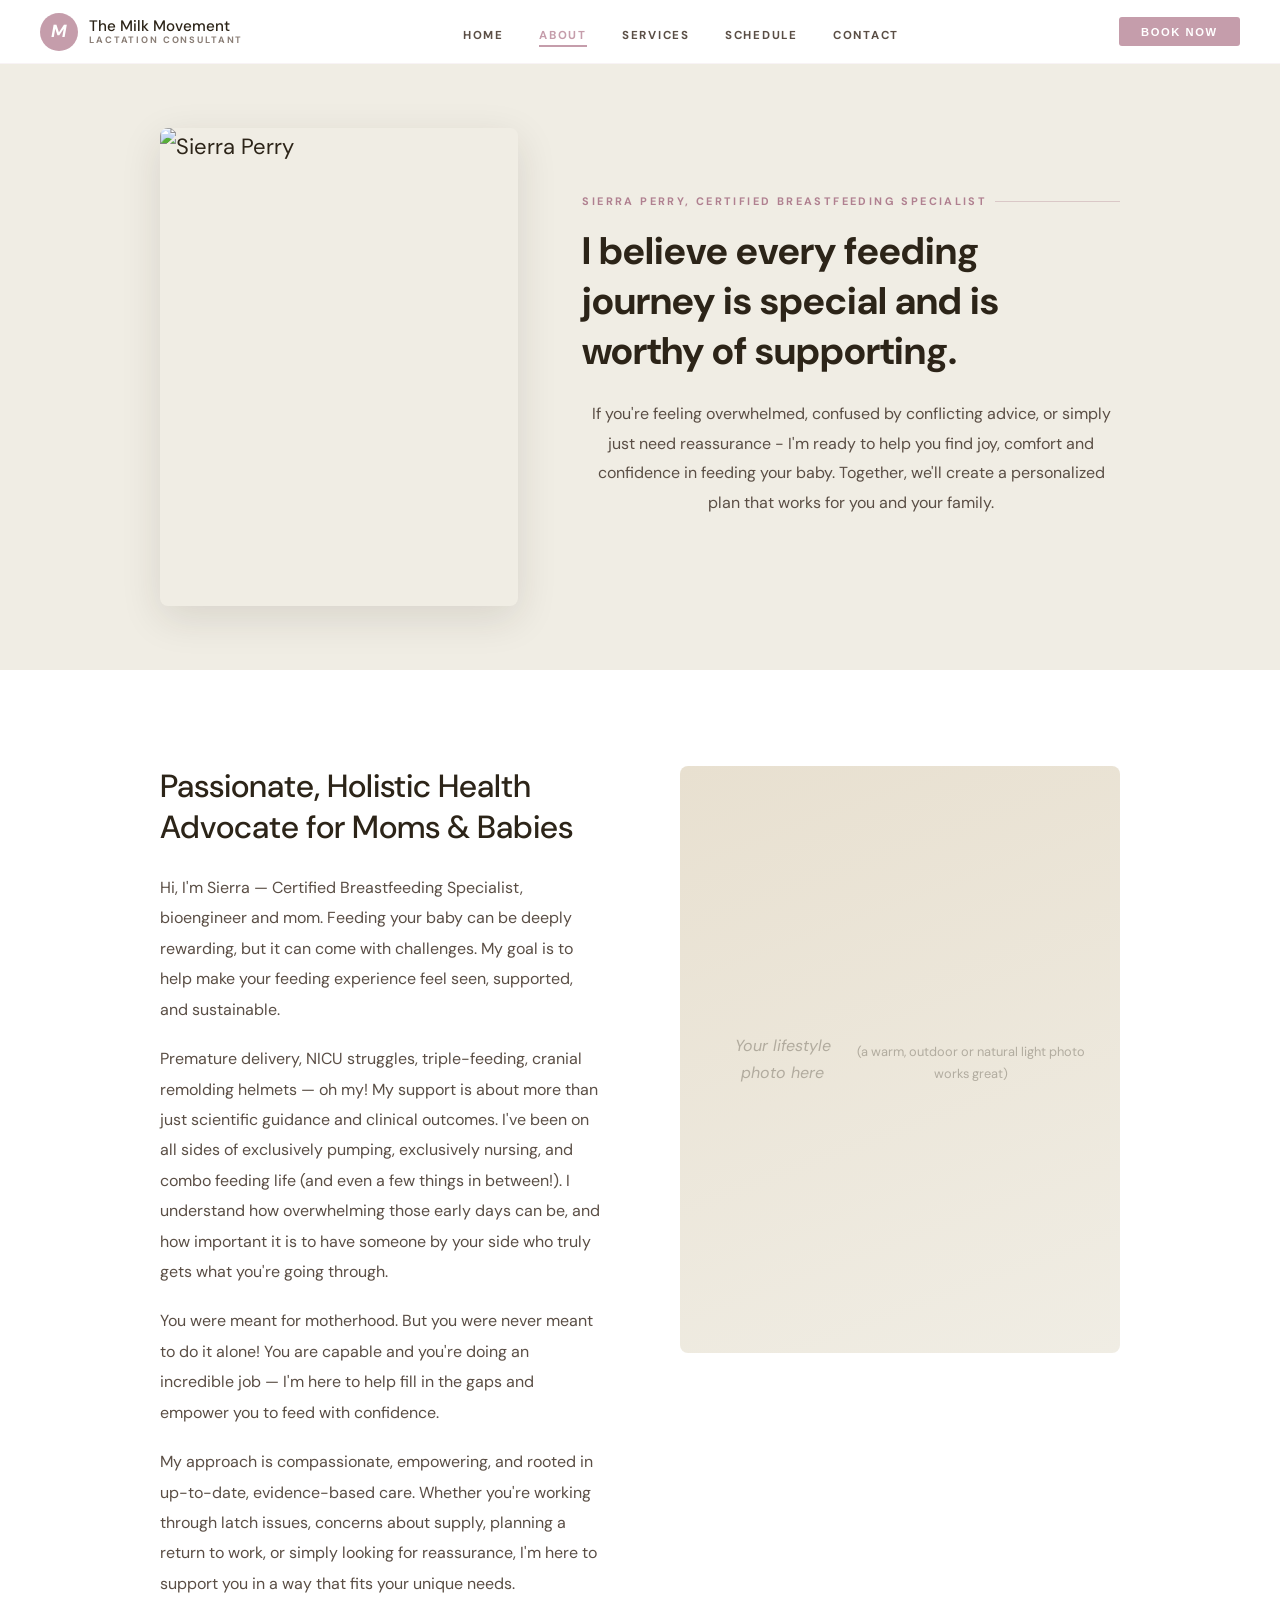
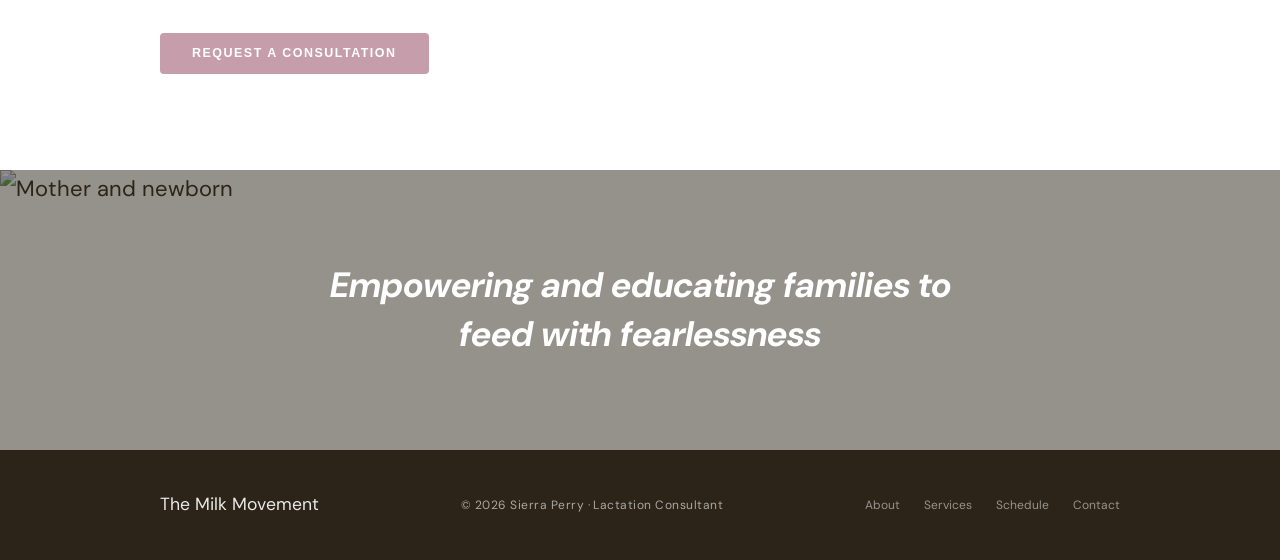
==== about.html @ d235c5e5 "Add files via upload" ====
<!DOCTYPE html>
<html lang="en">
<head>
<meta charset="UTF-8">
<meta name="viewport" content="width=device-width, initial-scale=1.0">
<title>About Sierra | The Milk Movement</title>
<link rel="preconnect" href="https://fonts.googleapis.com">
<link rel="preconnect" href="https://fonts.gstatic.com" crossorigin>
<link href="https://fonts.googleapis.com/css2?family=DM+Sans:wght@300;400;500;700&display=swap" rel="stylesheet">
<style>
*,*::before,*::after{box-sizing:border-box;margin:0;padding:0}
:root{
  --cream:#f7f3ec;--beige:#f0ede4;--mauve:#d4bac3;
  --gold:#C59DAB;--gold-lt:#D9C2CC;--rose:#b08090;
  --ink:#2c2418;--ink-mid:#5a4e45;--ink-lt:#8a7e76;
  --serif:'DM Sans','Helvetica Neue',Arial,sans-serif;
  --sans:'DM Sans','Helvetica Neue',Arial,sans-serif;
  --script:'Dancing Script',cursive;
}
html{scroll-behavior:smooth}
body{font-family:var(--sans);background:#fff;color:var(--ink);font-size:22px;line-height:1.7;overflow-x:hidden}

nav{position:fixed;top:0;left:0;right:0;z-index:200;display:flex;align-items:center;justify-content:space-between;padding:0 2.5rem;height:64px;background:rgba(255,255,255,0.96);border-bottom:1px solid rgba(197,157,171,0.12);backdrop-filter:blur(8px)}
.nav-brand{display:flex;align-items:center;gap:0.7rem;text-decoration:none}
.nav-brand-icon{width:38px;height:38px;background:var(--gold);border-radius:50%;display:flex;align-items:center;justify-content:center;color:#fff;font-family:var(--serif);font-size:1.1rem;font-weight:700;font-style:italic}
.nav-brand-text{line-height:1.1}
.nav-brand-name{font-family:var(--serif);font-size:0.95rem;font-weight:500;color:var(--ink);display:block}
.nav-brand-sub{font-size:0.58rem;font-weight:700;letter-spacing:0.2em;text-transform:uppercase;color:var(--ink-lt);display:block}
.nav-links{display:flex;gap:2.2rem;list-style:none;align-items:center}
.nav-links a{font-size:0.72rem;font-weight:700;letter-spacing:0.15em;text-transform:uppercase;color:var(--ink-mid);text-decoration:none;transition:color 0.2s}
.nav-links a:hover,.nav-links a.active{color:var(--gold)}
.nav-links a.active{border-bottom:2px solid var(--gold);padding-bottom:2px}
.nav-ig{color:var(--ink-lt);display:flex;align-items:center;transition:color 0.2s}
.btn-booknow{background:var(--gold);color:#fff;padding:0.55rem 1.4rem;font-size:0.7rem;font-weight:700;letter-spacing:0.14em;text-transform:uppercase;text-decoration:none;border-radius:3px;transition:background 0.2s;border:none;cursor:pointer}
.btn-booknow:hover{background:#9E7585}
.hamburger{display:none;flex-direction:column;gap:5px;cursor:pointer;background:none;border:none;padding:4px}
.hamburger span{display:block;width:22px;height:1.5px;background:var(--gold)}
.mob-nav{display:none;position:fixed;top:64px;left:0;right:0;background:#fff;border-bottom:1px solid rgba(197,157,171,0.15);padding:1.5rem 2rem 2rem;z-index:199;flex-direction:column}
.mob-nav.open{display:flex}
.mob-nav a{font-size:0.8rem;font-weight:700;letter-spacing:0.15em;text-transform:uppercase;color:var(--ink-mid);text-decoration:none;padding:0.9rem 0;border-bottom:1px solid rgba(197,157,171,0.1)}
.mob-nav a:last-child{margin-top:1rem;background:var(--gold);color:#fff;text-align:center;padding:0.85rem;border:none;border-radius:3px}

/* HERO INTRO — warm beige with photo + tagline */
.about-hero{
  margin-top:64px;
  background:var(--beige);
  padding:4rem 3rem;
}
.ah-inner{
  max-width:960px;margin:0 auto;
  display:grid;grid-template-columns:1fr 1.5fr;
  gap:4rem;align-items:center;
}
.ah-photo{
  position:relative;
}
.ah-photo img{
  width:100%;aspect-ratio:3/4;
  object-fit:cover;border-radius:8px;
  display:block;
  box-shadow:0 12px 40px rgba(44,36,24,0.12);
}
/* photo placeholder for when real photo not available */
.ah-photo-placeholder{
  width:100%;aspect-ratio:3/4;
  background:linear-gradient(135deg,var(--mauve) 0%,rgba(212,186,195,0.5) 100%);
  border-radius:8px;
  display:flex;align-items:center;justify-content:center;
  color:rgba(44,36,24,0.3);font-family:var(--serif);font-size:1.1rem;font-style:italic;
  text-align:center;padding:2rem;
}
.ah-text{}
.ah-eyebrow{font-size:0.68rem;font-weight:700;letter-spacing:0.22em;text-transform:uppercase;color:var(--rose);margin-bottom:1rem;display:flex;align-items:center;gap:0.5rem}
.ah-eyebrow::after{content:'';flex:1;height:1px;background:rgba(176,128,144,0.35)}
.ah-h1{font-family:var(--serif);font-size:clamp(1.6rem,3vw,2.4rem);font-weight:700;color:var(--ink);line-height:1.3;margin-bottom:1.4rem}
.ah-body{font-size:1rem;font-weight:400;color:var(--ink-mid);line-height:1.85;margin-bottom:1.5rem;text-align:center}
.ah-signature{font-family:var(--script);font-size:2.2rem;color:var(--gold);display:block;text-align:right;margin-top:1rem}

/* ABOUT BODY — text left, photo right */
.about-body{padding:6rem 3rem;background:#fff}
.ab-inner{max-width:960px;margin:0 auto;display:grid;grid-template-columns:1fr 1fr;gap:5rem;align-items:start}
.ab-text{}
.ab-eyebrow{font-size:0.65rem;font-weight:700;letter-spacing:0.22em;text-transform:uppercase;color:var(--gold);margin-bottom:0.8rem}
.ab-h2{font-family:var(--serif);font-size:clamp(1.5rem,2.5vw,2rem);font-weight:500;color:var(--ink);line-height:1.3;margin-bottom:1.5rem}
.ab-p{font-size:1rem;font-weight:400;color:var(--ink-mid);line-height:1.9;margin-bottom:1.2rem}
.ab-photo-right img{
  width:100%;aspect-ratio:3/4;object-fit:cover;
  border-radius:8px;display:block;
  box-shadow:0 12px 40px rgba(44,36,24,0.1);
}
.ab-photo-placeholder-r{
  width:100%;aspect-ratio:3/4;
  background:linear-gradient(160deg,#e8e0d0 0%,var(--beige) 100%);
  border-radius:8px;display:flex;align-items:center;justify-content:center;
  color:rgba(44,36,24,0.3);font-family:var(--serif);font-size:1rem;font-style:italic;text-align:center;padding:2rem;
}
.cred-tags{display:flex;flex-wrap:wrap;gap:0.5rem;margin-top:1.8rem}
.cred-tag{font-size:0.65rem;font-weight:700;letter-spacing:0.1em;text-transform:uppercase;color:var(--gold);background:rgba(197,157,171,0.08);border:1px solid rgba(197,157,171,0.22);padding:0.4rem 0.9rem;border-radius:100px}

/* FULL WIDTH IMAGE QUOTE */
.quote-banner{
  position:relative;overflow:hidden;
  height:280px;
}
.quote-banner img{width:100%;height:100%;object-fit:cover;display:block}
.quote-banner-overlay{position:absolute;inset:0;background:rgba(44,36,24,0.5);display:flex;align-items:center;justify-content:center;padding:2rem}
.quote-banner blockquote{font-family:var(--serif);font-size:clamp(1.5rem,3vw,2.2rem);font-weight:700;font-style:italic;color:#fff;text-align:center;max-width:700px;line-height:1.4}

/* SUGGESTED */
.suggested{border:2px dashed rgba(197,157,171,0.4);border-radius:8px;background:rgba(197,157,171,0.03);position:relative;padding:2.5rem;margin-top:3rem}
.suggested::before{content:'✦ Suggested Section';position:absolute;top:-12px;left:1.5rem;background:#fff;padding:0 0.6rem;font-size:0.62rem;font-weight:700;letter-spacing:0.2em;text-transform:uppercase;color:rgba(197,157,171,0.6)}
.sug-h3{font-family:var(--serif);font-size:1.4rem;font-weight:700;color:rgba(44,36,24,0.5);font-style:italic;margin-bottom:0.7rem}
.sug-p{font-size:0.9rem;color:rgba(90,78,69,0.5);line-height:1.75}

/* POPUP */
.popup-overlay{display:none;position:fixed;inset:0;z-index:500;background:rgba(30,20,10,0.55);backdrop-filter:blur(4px);align-items:center;justify-content:center;padding:1rem}
.popup-overlay.open{display:flex}
.popup-box{background:#fff;border-radius:12px;padding:2.5rem;width:100%;max-width:520px;position:relative;box-shadow:0 24px 80px rgba(30,20,10,0.2);max-height:90vh;overflow-y:auto}
.popup-close{position:absolute;top:1rem;right:1.2rem;background:none;border:none;cursor:pointer;font-size:1.5rem;color:var(--ink-lt);line-height:1}
.popup-eyebrow{font-size:0.65rem;font-weight:700;letter-spacing:0.22em;text-transform:uppercase;color:var(--gold);margin-bottom:0.6rem}
.popup-h2{font-family:var(--serif);font-size:1.7rem;font-weight:700;color:var(--ink);line-height:1.2;margin-bottom:0.5rem}
.popup-sub{font-size:0.9rem;color:var(--ink-lt);margin-bottom:1.8rem}
.pf-group{margin-bottom:1.2rem}
.pf-group label{display:block;font-size:0.65rem;font-weight:700;letter-spacing:0.15em;text-transform:uppercase;color:var(--ink-mid);margin-bottom:0.4rem}
.pf-group input,.pf-group select,.pf-group textarea{width:100%;padding:0.75rem 1rem;font-family:var(--sans);font-size:0.95rem;font-weight:400;color:var(--ink);background:var(--beige);border:1.5px solid rgba(197,157,171,0.2);border-radius:5px;outline:none;transition:border-color 0.2s;appearance:none}
.pf-group input:focus,.pf-group select:focus,.pf-group textarea:focus{border-color:var(--gold)}
.pf-group textarea{resize:vertical;min-height:90px}
.pf-row{display:grid;grid-template-columns:1fr 1fr;gap:1rem}
.day-picker{display:flex;gap:0.4rem;flex-wrap:wrap}
.day-btn{cursor:pointer}
.day-btn input{position:absolute;opacity:0;width:0;height:0}
.day-btn span{display:flex;align-items:center;justify-content:center;width:2.2rem;height:2.2rem;border-radius:50%;background:var(--beige);border:1.5px solid rgba(197,157,171,0.3);font-size:0.75rem;font-weight:600;color:var(--ink-mid);transition:background 0.15s,border-color 0.15s,color 0.15s;user-select:none}
.day-btn input:checked+span{background:var(--gold);border-color:var(--gold);color:#fff}
.pf-submit{width:100%;background:var(--gold);color:#fff;padding:1rem;font-family:var(--sans);font-size:0.8rem;font-weight:700;letter-spacing:0.14em;text-transform:uppercase;border:none;border-radius:5px;cursor:pointer;transition:background 0.2s;margin-top:0.5rem}
.pf-submit:hover{background:#9E7585}
.popup-success{display:none;text-align:center;padding:2rem 0}
.popup-success svg{color:var(--gold);margin-bottom:1rem}
.popup-success h3{font-family:var(--serif);font-size:1.6rem;color:var(--ink);margin-bottom:0.5rem}
.popup-success p{color:var(--ink-lt);font-size:0.95rem}

footer{background:var(--ink);color:rgba(255,255,255,0.6);padding:2.5rem 3rem}
.foot-inner{max-width:960px;margin:0 auto;display:flex;justify-content:space-between;align-items:center;flex-wrap:wrap;gap:1rem}
.foot-logo{font-family:var(--serif);font-size:1.1rem;color:rgba(255,255,255,0.9)}
.foot-copy{font-size:0.75rem;font-weight:400;letter-spacing:0.04em}
.foot-links{display:flex;gap:1.5rem}
.foot-links a{font-size:0.75rem;color:rgba(255,255,255,0.5);text-decoration:none;transition:color 0.2s}
.foot-links a:hover{color:var(--gold-lt)}

@media(max-width:860px){
  .nav-links,.nav-ig,.btn-booknow{display:none}
  .hamburger{display:flex}
  .ah-inner,.ab-inner{grid-template-columns:1fr;gap:2.5rem}
  .ah-text{text-align:center}
  .ah-signature{text-align:center}
}
@media(max-width:580px){
  nav{padding:0 1.5rem}
  .about-hero,.about-body{padding:3rem 1.5rem}
  .pf-row{grid-template-columns:1fr}
  .popup-box{padding:2rem 1.5rem}
}
</style>
</head>
<body>
<nav>
  <a href="index.html" class="nav-brand">
    <div class="nav-brand-icon">M</div>
    <div class="nav-brand-text"><span class="nav-brand-name">The Milk Movement</span><span class="nav-brand-sub">Lactation Consultant</span></div>
  </a>
  <ul class="nav-links">
    <li><a href="index.html">Home</a></li><li><a href="about.html" class="active">About</a></li>
    <li><a href="services.html">Services</a></li><li><a href="schedule.html">Schedule</a></li><li><a href="contact.html">Contact</a></li>
  </ul>
  <div style="display:flex;align-items:center;gap:1.2rem">
    <button class="btn-booknow" onclick="openPopup()">Book Now</button>
    <button class="hamburger" onclick="toggleMob()"><span></span><span></span><span></span></button>
  </div>
</nav>
<div class="mob-nav" id="mobNav">
  <a href="index.html">Home</a><a href="about.html">About</a><a href="services.html">Services</a><a href="schedule.html">Schedule</a><a href="contact.html">Contact</a>
  <a href="#" onclick="openPopup();closeMob();return false">Book a Consultation</a>
</div>

<!-- HERO INTRO -->
<div class="about-hero">
  <div class="ah-inner">
    <div class="ah-photo">
      <img src="https://i.imgur.com/iWsSp2u.jpeg" alt="Sierra Perry">
    </div>
    <div class="ah-text">
      <p class="ah-eyebrow">Sierra Perry, Certified Breastfeeding Specialist</p>
      <h1 class="ah-h1">I believe every feeding journey is special and is worthy of supporting.</h1>
      <p class="ah-body">If you're feeling overwhelmed, confused by conflicting advice, or simply just need reassurance - I'm ready to help you find joy, comfort and confidence in feeding your baby. Together, we'll create a personalized plan that works for you and your family.</p>
    </div>
  </div>
</div>

<!-- ABOUT BODY -->
<div class="about-body">
  <div class="ab-inner">
    <div class="ab-text">
      <h2 class="ab-h2">Passionate, Holistic Health Advocate for Moms &amp; Babies</h2>
      <p class="ab-p">Hi, I'm Sierra — Certified Breastfeeding Specialist, bioengineer and mom. Feeding your baby can be deeply rewarding, but it can come with challenges. My goal is to help make your feeding experience feel seen, supported, and sustainable.</p>
      <p class="ab-p">Premature delivery, NICU struggles, triple-feeding, cranial remolding helmets — oh my! My support is about more than just scientific guidance and clinical outcomes. I've been on all sides of exclusively pumping, exclusively nursing, and combo feeding life (and even a few things in between!). I understand how overwhelming those early days can be, and how important it is to have someone by your side who truly gets what you're going through.</p>
      <p class="ab-p">You were meant for motherhood. But you were never meant to do it alone! You are capable and you're doing an incredible job — I'm here to help fill in the gaps and empower you to feed with confidence.</p>
      <p class="ab-p">My approach is compassionate, empowering, and rooted in up-to-date, evidence-based care. Whether you're working through latch issues, concerns about supply, planning a return to work, or simply looking for reassurance, I'm here to support you in a way that fits your unique needs.</p>
      <div style="margin-top:2rem">
        <button onclick="openPopup()" style="background:var(--gold);color:#fff;padding:0.85rem 2rem;font-size:0.78rem;font-weight:700;letter-spacing:0.12em;text-transform:uppercase;border:none;border-radius:4px;cursor:pointer;transition:background 0.2s">Request a Consultation</button>
      </div>
    </div>

    <div class="ab-photo-right">
      <div class="ab-photo-placeholder-r">Your lifestyle photo here<br><span style="font-size:0.8rem;font-style:normal;margin-top:0.5rem;display:block">(a warm, outdoor or natural light photo works great)</span></div>
    </div>
  </div>
</div>

<!-- FULL WIDTH QUOTE BANNER -->
<div class="quote-banner">
  <img src="https://i.imgur.com/mnikZ0J.jpeg" alt="Mother and newborn">
  <div class="quote-banner-overlay">
    <blockquote>Empowering and educating families to feed with fearlessness</blockquote>
  </div>
</div>

<footer><div class="foot-inner"><span class="foot-logo">The Milk Movement</span><span class="foot-copy">© 2026 Sierra Perry · Lactation Consultant</span><div class="foot-links"><a href="about.html">About</a><a href="services.html">Services</a><a href="schedule.html">Schedule</a><a href="contact.html">Contact</a></div></div></footer>

<div class="popup-overlay" id="popup" onclick="handleOverlayClick(event)">
  <div class="popup-box">
    <button class="popup-close" onclick="closePopup()">✕</button>
    <div id="popupForm">
      <p class="popup-eyebrow">Let's connect</p>
      <h2 class="popup-h2">Get support for your journey</h2>
      <p class="popup-sub">Share your contact details and I'll reach out to connect.</p>
      <form id="popupFormEl" onsubmit="submitPopup(event)">
        <input type="hidden" name="_subject" value="New Consultation Request — The Milk Movement">
        <div class="pf-row">
          <div class="pf-group"><label>First Name</label><input type="text" name="firstName" placeholder="Jane" required></div>
          <div class="pf-group"><label>Last Name</label><input type="text" name="lastName" placeholder="Smith" required></div>
        </div>
        <div class="pf-group"><label>Email</label><input type="email" name="email" placeholder="jane@example.com" required></div>
        <div class="pf-group"><label>Phone</label><input type="tel" name="phone" placeholder="(555) 000-0000"></div>
        <div class="pf-group">
          <label>Preferred Contact Method</label>
          <select name="contactMethod">
            <option value="">Select...</option>
            <option>Email</option>
            <option>Phone Call</option>
            <option>Text Message</option>
          </select>
        </div>
        <div class="pf-group">
          <label>Session Type</label>
          <select name="sessionType" required>
            <option value="">Select...</option>
            <option>Home Visit</option>
            <option>Virtual Appointment</option>
            <option>In-Person (Limited Availability)</option>
            <option>Prenatal Consultation</option>
          </select>
        </div>
        <div class="pf-group">
          <label>Best Availability</label>
          <select name="availability">
            <option value="">Select...</option>
            <option>Daytime (before 5pm EST)</option>
            <option>Evening (after 5pm EST)</option>
            <option>Either works</option>
          </select>
        </div>
        <div class="pf-group">
          <label>Preferred Days</label>
          <div class="day-picker">
            <label class="day-btn"><input type="checkbox" name="preferredDays" value="Monday"><span>M</span></label>
            <label class="day-btn"><input type="checkbox" name="preferredDays" value="Tuesday"><span>T</span></label>
            <label class="day-btn"><input type="checkbox" name="preferredDays" value="Wednesday"><span>W</span></label>
            <label class="day-btn"><input type="checkbox" name="preferredDays" value="Thursday"><span>Th</span></label>
            <label class="day-btn"><input type="checkbox" name="preferredDays" value="Friday"><span>F</span></label>
            <label class="day-btn"><input type="checkbox" name="preferredDays" value="Saturday"><span>Sa</span></label>
            <label class="day-btn"><input type="checkbox" name="preferredDays" value="Sunday"><span>Su</span></label>
          </div>
        </div>
        <div id="popupError" style="display:none;color:#c0392b;font-size:0.85rem;margin-bottom:0.8rem;padding:0.7rem 1rem;background:#fdf0f0;border-radius:4px;border-left:3px solid #c0392b">Something went wrong — please try again.</div>
        <button type="submit" class="pf-submit">Send My Message</button>
      </form>
    </div>
    <div class="popup-success" id="popupSuccess"><svg width="48" height="48" viewBox="0 0 24 24" fill="none" stroke="currentColor" stroke-width="1.5"><circle cx="12" cy="12" r="10"/><path d="M8 12l3 3 5-5"/></svg><h3>You're in good hands.</h3><p>Thank you! I'll be in touch soon.</p></div>
  </div>
</div>
<script>
function toggleMob(){document.getElementById('mobNav').classList.toggle('open')}
function closeMob(){document.getElementById('mobNav').classList.remove('open')}
function openPopup(){document.getElementById('popup').classList.add('open');document.body.style.overflow='hidden'}
function closePopup(){document.getElementById('popup').classList.remove('open');document.body.style.overflow=''}
function handleOverlayClick(e){if(e.target===document.getElementById('popup'))closePopup()}
async function submitPopup(e){
  e.preventDefault();
  var form=e.target;
  var b=form.querySelector('.pf-submit');
  var errDiv=document.getElementById('popupError');
  b.textContent='Sending…';b.disabled=true;
  errDiv.style.display='none';
  try{
    var res=await fetch('https://formspree.io/f/mpqobnow',{method:'POST',body:new FormData(form),headers:{'Accept':'application/json'}});
    if(res.ok){
      document.getElementById('popupForm').style.display='none';
      document.getElementById('popupSuccess').style.display='block';
    } else {
      errDiv.style.display='block';
      b.textContent='Send My Message';b.disabled=false;
    }
  } catch(err){
    errDiv.style.display='block';
    b.textContent='Send My Message';b.disabled=false;
  }
}
document.addEventListener('keydown',function(e){if(e.key==='Escape')closePopup()});
</script>
</body></html>
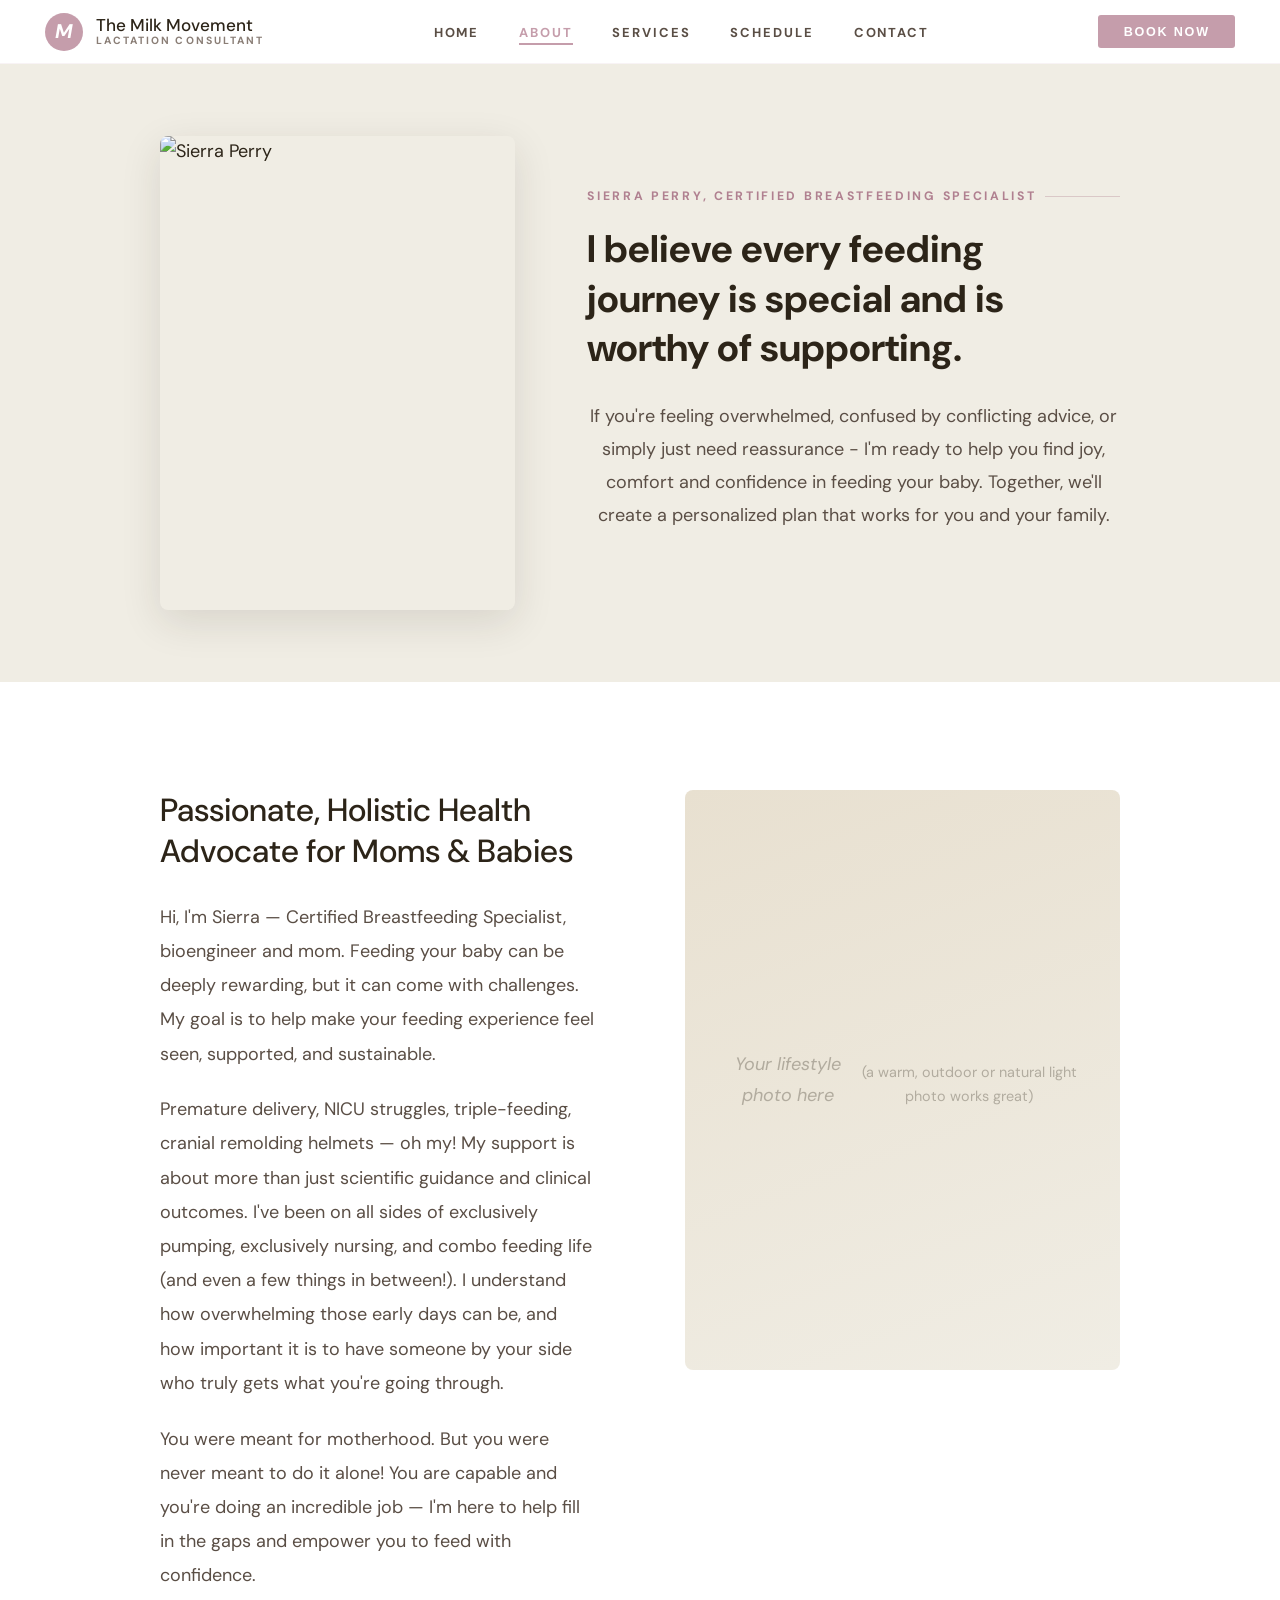
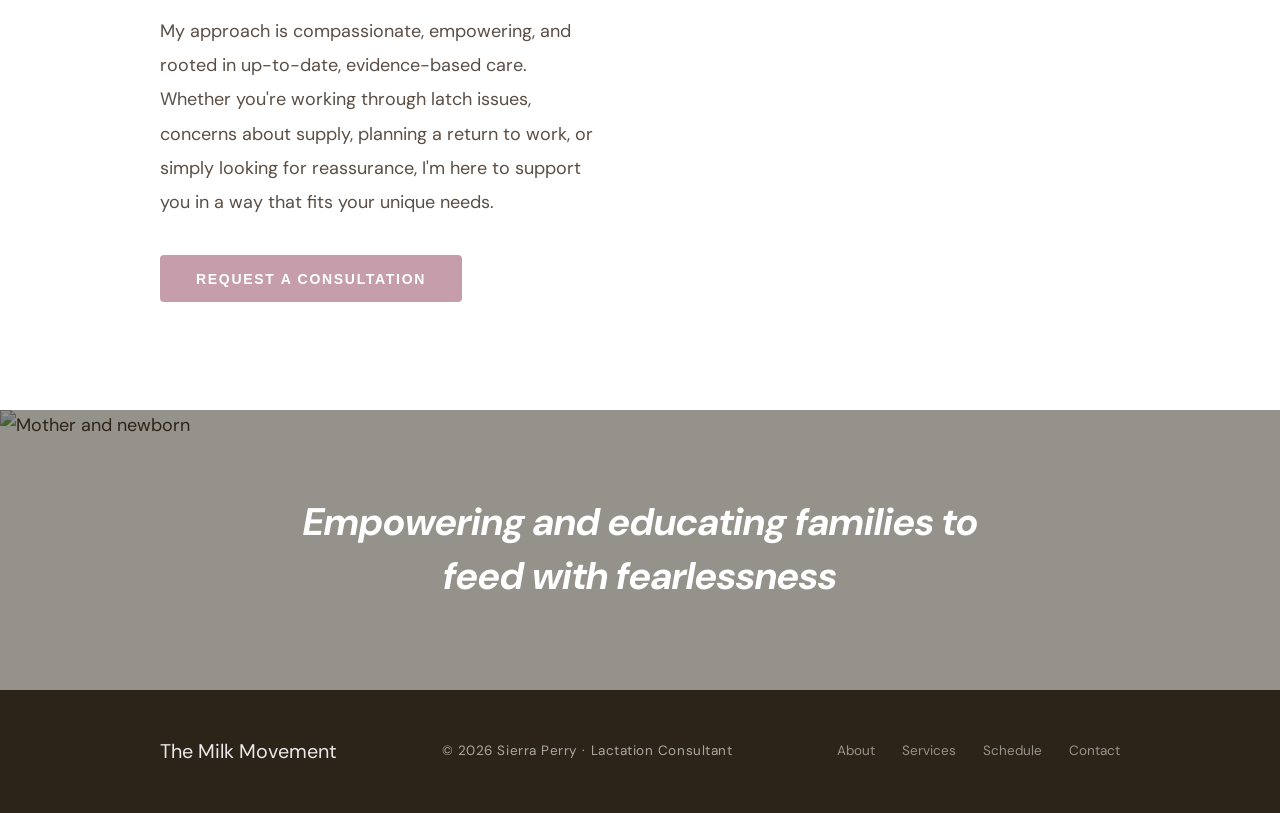
==== commit 7622eb18: "Fix root font scaling so global size changes apply sitewide" ====
--- a/about.html
+++ b/about.html
@@ -17,8 +17,8 @@
   --sans:'DM Sans','Helvetica Neue',Arial,sans-serif;
   --script:'Dancing Script',cursive;
 }
-html{scroll-behavior:smooth}
-body{font-family:var(--sans);background:#fff;color:var(--ink);font-size:22px;line-height:1.7;overflow-x:hidden}
+html{scroll-behavior:smooth;font-size:18px}
+body{font-family:var(--sans);background:#fff;color:var(--ink);font-size:1rem;line-height:1.7;overflow-x:hidden}
 
 nav{position:fixed;top:0;left:0;right:0;z-index:200;display:flex;align-items:center;justify-content:space-between;padding:0 2.5rem;height:64px;background:rgba(255,255,255,0.96);border-bottom:1px solid rgba(197,157,171,0.12);backdrop-filter:blur(8px)}
 .nav-brand{display:flex;align-items:center;gap:0.7rem;text-decoration:none}
